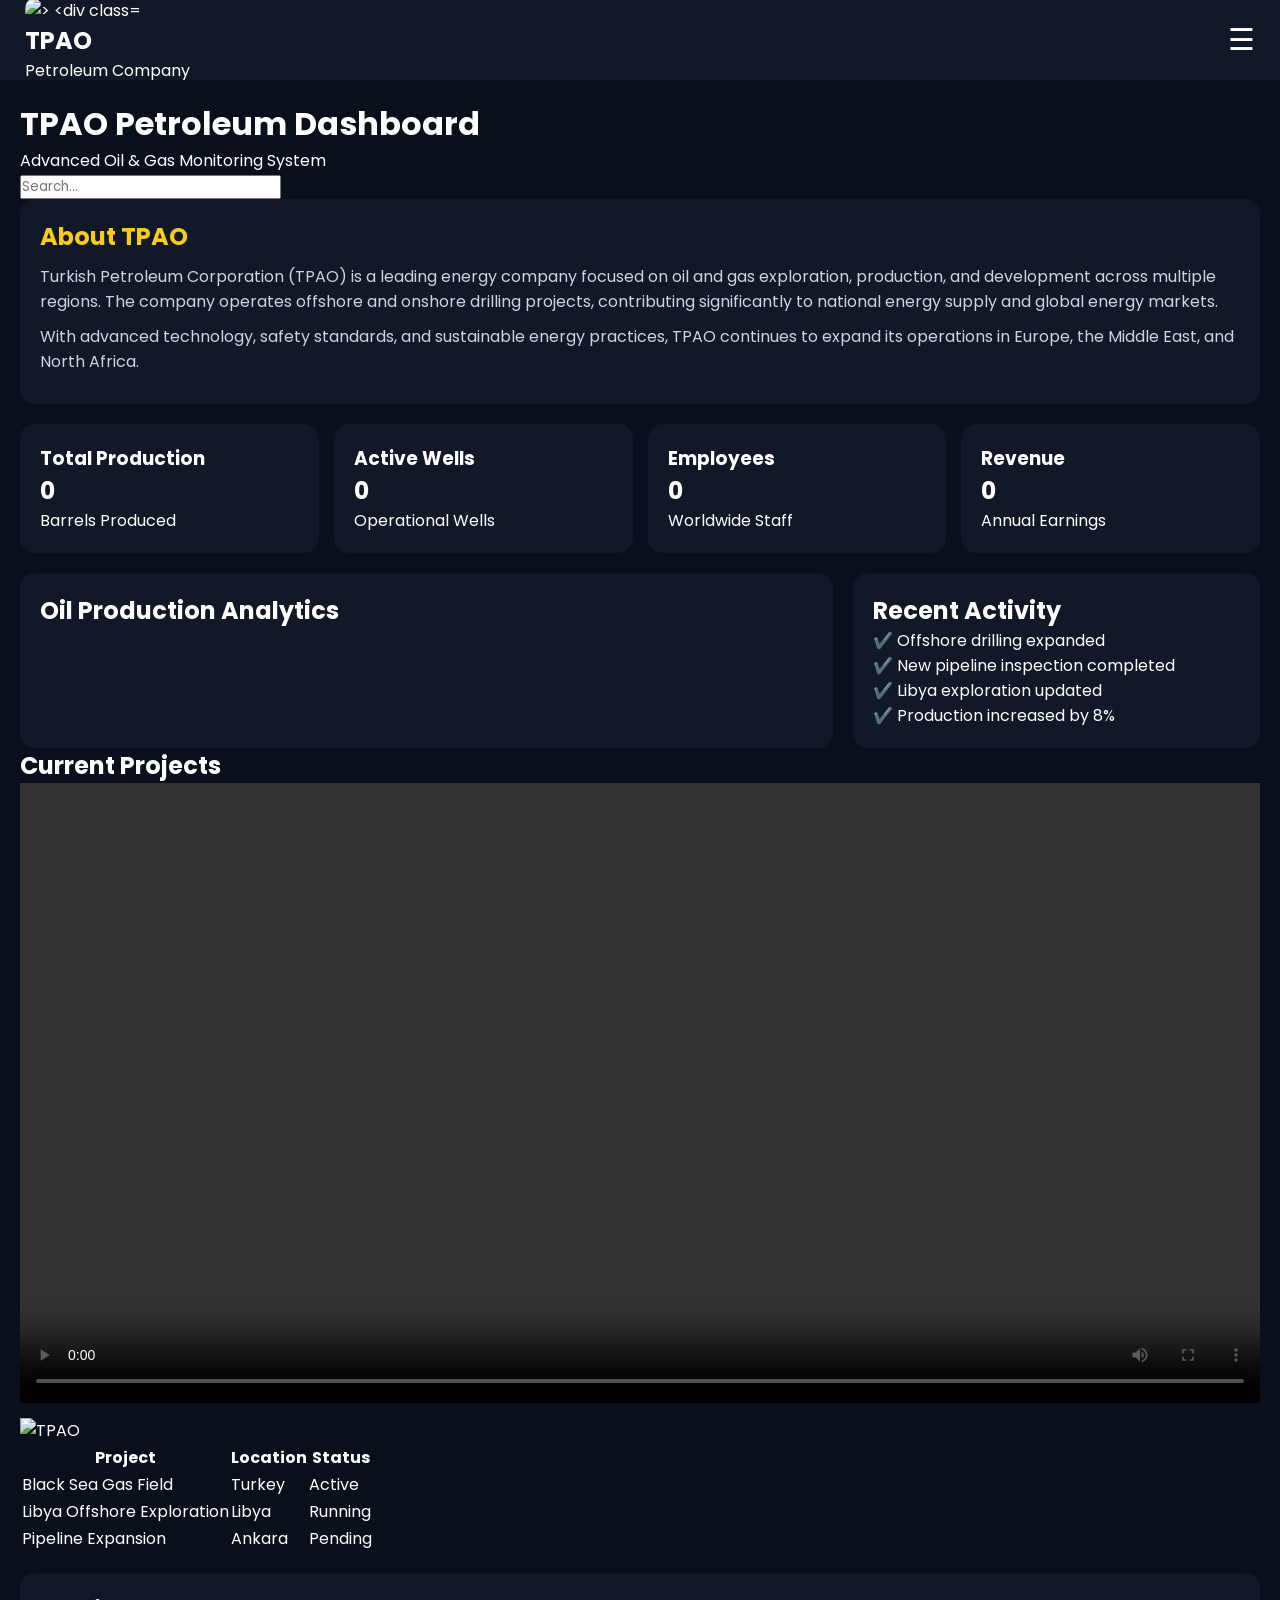
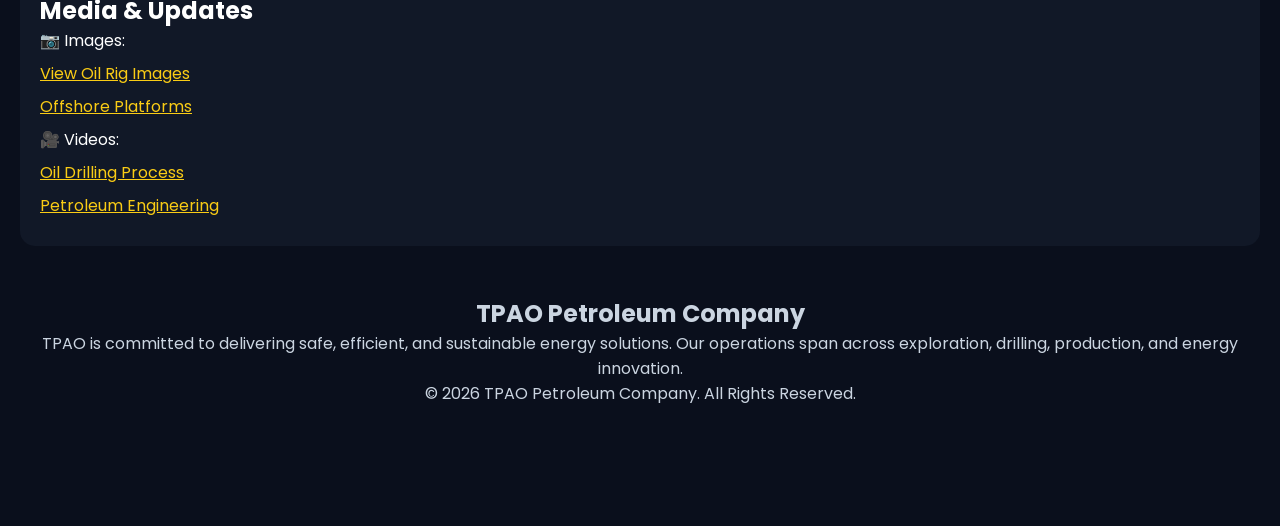
==== index.html @ 6900ef4b "Update logo image source in index.html Replaced logo image source with a local file." ====
<!DOCTYPE html>
<html lang="en">
<head>
<meta charset="UTF-8">
<meta name="viewport" content="width=device-width, initial-scale=1.0">
<title>TPAO Petroleum Dashboard</title>

<link rel="stylesheet" href="index.css">
<link href="https://fonts.googleapis.com/css2?family=Poppins:wght@300;400;500;600;700&display=swap" rel="stylesheet">
</head>

<body>

<!-- HEADER -->
<header class="top-header">

    <div class="header-left">
        <img src="logo.png"
        class="header-logo" alt=">

        <div class="company-text">
            <h2>TPAO</h2>
            <p>Petroleum Company</p>
        </div>
    </div>

    <div class="menu-btn" id="menuBtn">☰</div>
</header>

<!-- SIDEBAR -->
<div class="sidebar" id="sidebar">
    <div class="menu">
        <a href="#">🏠 Home</a>
        <a href="#">⛽ Production</a>
        <a href="#">🛢️ Oil Fields</a>
        <a href="#">🌍 Exploration</a>
        <a href="#">📊 Analytics</a>
        <a href="#">👷 Employees</a>
        <a href="#">⚙️ Settings</a>
    </div>
</div>

<!-- MAIN -->
<div class="main">

    <!-- HEADER -->
    <div class="dashboard-header">
        <div>
            <h1>TPAO Petroleum Dashboard</h1>
            <p class="dashboard-subtitle">
                Advanced Oil & Gas Monitoring System
            </p>
        </div>

        <input type="text" class="search" placeholder="Search...">
    </div>

    <!-- COMPANY DESCRIPTION -->
    <div class="company-description">
        <h2>About TPAO</h2>
        <p>
            Turkish Petroleum Corporation (TPAO) is a leading energy company focused on oil and gas exploration,
            production, and development across multiple regions. The company operates offshore and onshore drilling
            projects, contributing significantly to national energy supply and global energy markets.
        </p>

        <p>
            With advanced technology, safety standards, and sustainable energy practices, TPAO continues to expand
            its operations in Europe, the Middle East, and North Africa.
        </p>
    </div>

    <!-- CARDS -->
    <div class="cards">
        <div class="card"><h3>Total Production</h3><h2 id="production">0</h2><p>Barrels Produced</p></div>
        <div class="card"><h3>Active Wells</h3><h2 id="wells">0</h2><p>Operational Wells</p></div>
        <div class="card"><h3>Employees</h3><h2 id="employees">0</h2><p>Worldwide Staff</p></div>
        <div class="card"><h3>Revenue</h3><h2 id="revenue">0</h2><p>Annual Earnings</p></div>
    </div>

    <!-- ANALYTICS -->
    <div class="analytics">

        <div class="chart-box">
            <h2>Oil Production Analytics</h2>

            <div class="chart">
                <div class="bar bar1"></div>
                <div class="bar bar2"></div>
                <div class="bar bar3"></div>
                <div class="bar bar4"></div>
                <div class="bar bar5"></div>
            </div>
        </div>

        <div class="activity-box">
            <h2>Recent Activity</h2>
            <p>✔️ Offshore drilling expanded</p>
            <p>✔️ New pipeline inspection completed</p>
            <p>✔️ Libya exploration updated</p>
            <p>✔️ Production increased by 8%</p>
        </div>

    </div>

    <!-- PROJECTS -->
    <div class="projects">
        <h2>Current Projects</h2>

        <table class="project-table">
            <tr><th>Project</th><th>Location</th><th>Status</th></tr>

            <tr>
                <td>Black Sea Gas Field</td>
                <td>Turkey</td>
                <td><span class="active">Active</span></td>
            </tr>

            <section class="media-showcase">

    <video controls preload="metadata">
        <source src="videos/tpao-video.mp4" type="video/mp4">
    </video>

    <img loading="lazy" src="images/tpao-image.jpg" alt="TPAO">

            </section>

            <tr>
                <td>Libya Offshore Exploration</td>
                <td>Libya</td>
                <td><span class="running">Running</span></td>
            </tr>

            <tr>
                <td>Pipeline Expansion</td>
                <td>Ankara</td>
                <td><span class="pending">Pending</span></td>
            </tr>
        </table>
    </div>

    <!-- IMAGE + VIDEO LINKS (NO CARDS) -->
    <div class="media-section">

        <h2>Media & Updates</h2>

        <div class="media-links">

            <p>📷 Images:</p>
            <a href="https://www.google.com/search?q=oil+rig+images" target="_blank">View Oil Rig Images</a>
            <a href="https://www.google.com/search?q=offshore+platform" target="_blank">Offshore Platforms</a>

            <p>🎥 Videos:</p>
            <a href="https://www.youtube.com/results?search_query=oil+drilling+process" target="_blank">Oil Drilling Process</a>
            <a href="https://www.youtube.com/results?search_query=petroleum+engineering" target="_blank">Petroleum Engineering</a>

        </div>
    </div>

    <!-- FOOTER (CLEAN - NO CARDS) -->
    <footer class="footer">

        <h2>TPAO Petroleum Company</h2>

        <p>
            TPAO is committed to delivering safe, efficient, and sustainable energy solutions.
            Our operations span across exploration, drilling, production, and energy innovation.
        </p>

        <p class="copyright">
            © 2026 TPAO Petroleum Company. All Rights Reserved.
        </p>

    </footer>

</div>

<script src="index.js"></script>

</body>
    </html>
---- index.css ----
*{
margin:0;
padding:0;
box-sizing:border-box;
font-family:'Poppins',sans-serif;
}

body{
background:#0a0f1c;
color:white;
overflow-x:hidden;
min-height:100vh;
}

/* HEADER */
.top-header{
position:fixed;
top:0;
left:0;
width:100%;
height:80px;
background:#111827;
display:flex;
justify-content:space-between;
align-items:center;
padding:0 25px;
z-index:1000;
}

.header-logo{
width:50px;
border-radius:10px;
}

.company-text h2{color:#facc15}

/* MENU */
.menu-btn{font-size:30px;cursor:pointer}

/* SIDEBAR */
.sidebar{
position:fixed;
top:80px;
right:20px;
width:220px;
background:#111827;
padding:15px;
border-radius:15px;
opacity:0;
visibility:hidden;
transform:translateY(-10px);
transition:0.3s;
}

.sidebar.active{
opacity:1;
visibility:visible;
transform:translateY(0);
}

.menu a{
display:block;
padding:12px;
color:#cbd5e1;
text-decoration:none;
}

.menu a:hover{
background:#1e293b;
color:#facc15;
}

.media-showcase{
width:100%;
display:flex;
flex-direction:column;
gap:15px;
}

.media-showcase video,
.media-showcase img{
width:100%;
height:auto;
display:block;
object-fit:cover;
}

/* MAIN */
.main{
padding:100px 20px;
}

/* DESCRIPTION */
.company-description{
background:#111827;
padding:20px;
border-radius:15px;
margin-bottom:20px;
}

.company-description h2{
color:#facc15;
margin-bottom:10px;
}

.company-description p{
color:#cbd5e1;
margin-bottom:10px;
}

/* CARDS */
.cards{
display:grid;
grid-template-columns:repeat(auto-fit,minmax(200px,1fr));
gap:15px;
margin:20px 0;
}

.card{
background:#111827;
padding:20px;
border-radius:15px;
}

/* ANALYTICS */
.analytics{
display:grid;
grid-template-columns:2fr 1fr;
gap:20px;
}

.chart-box,.activity-box{
background:#111827;
padding:20px;
border-radius:15px;
}

/* MEDIA SECTION */
.media-section{
margin-top:20px;
background:#111827;
padding:20px;
border-radius:15px;
}

.media-links a{
display:block;
color:#facc15;
margin:8px 0;
}

/* FOOTER CLEAN */
.footer{
margin-top:30px;
text-align:center;
padding:20px;
color:#cbd5e1;
}

/* RESPONSIVE */
@media(max-width:768px){
.analytics{grid-template-columns:1fr;}
}
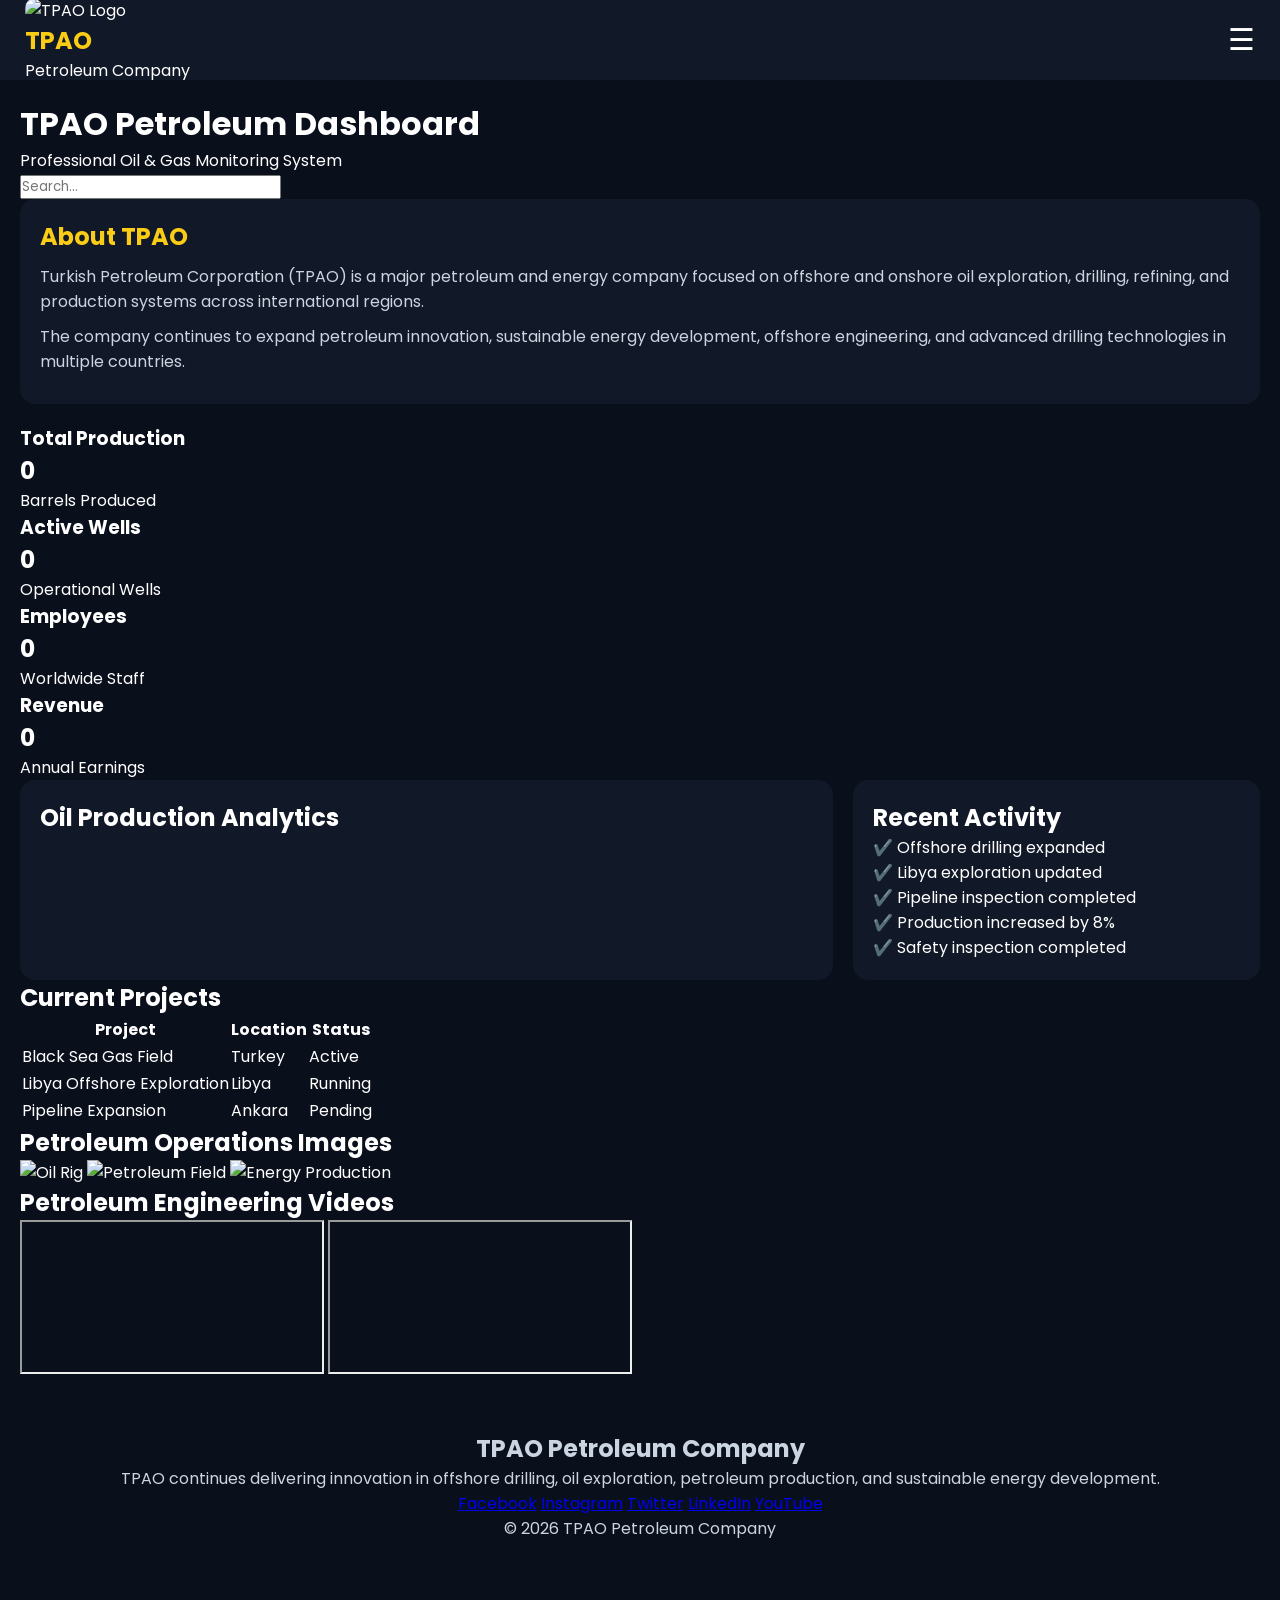
==== commit 51a61704: "Revise index.html for content and structure improvements Updated company description, header, and fo" ====
--- a/index.html
+++ b/index.html
@@ -1,35 +1,51 @@
 <!DOCTYPE html>
 <html lang="en">
+
 <head>
+
 <meta charset="UTF-8">
 <meta name="viewport" content="width=device-width, initial-scale=1.0">
+
 <title>TPAO Petroleum Dashboard</title>
 
 <link rel="stylesheet" href="index.css">
+
 <link href="https://fonts.googleapis.com/css2?family=Poppins:wght@300;400;500;600;700&display=swap" rel="stylesheet">
+
 </head>
 
 <body>
 
 <!-- HEADER -->
+
 <header class="top-header">
 
     <div class="header-left">
-        <img src="logo.png"
-        class="header-logo" alt=">
+
+        <img
+        src="https://upload.wikimedia.org/wikipedia/commons/4/4e/T%C3%BCrkiye_Petrolleri_logo.svg"
+        class="header-logo"
+        alt="TPAO Logo">
 
         <div class="company-text">
             <h2>TPAO</h2>
             <p>Petroleum Company</p>
         </div>
-    </div>
-
-    <div class="menu-btn" id="menuBtn">☰</div>
+
+    </div>
+
+    <div class="menu-btn" id="menuBtn">
+        ☰
+    </div>
+
 </header>
 
 <!-- SIDEBAR -->
+
 <div class="sidebar" id="sidebar">
+
     <div class="menu">
+
         <a href="#">🏠 Home</a>
         <a href="#">⛽ Production</a>
         <a href="#">🛢️ Oil Fields</a>
@@ -37,139 +53,226 @@
         <a href="#">📊 Analytics</a>
         <a href="#">👷 Employees</a>
         <a href="#">⚙️ Settings</a>
-    </div>
+
+    </div>
+
 </div>
 
 <!-- MAIN -->
+
 <div class="main">
 
-    <!-- HEADER -->
+    <!-- DASHBOARD HEADER -->
+
     <div class="dashboard-header">
+
         <div>
+
             <h1>TPAO Petroleum Dashboard</h1>
+
             <p class="dashboard-subtitle">
-                Advanced Oil & Gas Monitoring System
+                Professional Oil & Gas Monitoring System
             </p>
+
         </div>
 
         <input type="text" class="search" placeholder="Search...">
+
     </div>
 
     <!-- COMPANY DESCRIPTION -->
-    <div class="company-description">
+
+    <section class="company-description">
+
         <h2>About TPAO</h2>
+
         <p>
-            Turkish Petroleum Corporation (TPAO) is a leading energy company focused on oil and gas exploration,
-            production, and development across multiple regions. The company operates offshore and onshore drilling
-            projects, contributing significantly to national energy supply and global energy markets.
+            Turkish Petroleum Corporation (TPAO) is a major petroleum and energy company focused on offshore and onshore oil exploration, drilling, refining, and production systems across international regions.
         </p>
 
         <p>
-            With advanced technology, safety standards, and sustainable energy practices, TPAO continues to expand
-            its operations in Europe, the Middle East, and North Africa.
-        </p>
-    </div>
-
-    <!-- CARDS -->
-    <div class="cards">
-        <div class="card"><h3>Total Production</h3><h2 id="production">0</h2><p>Barrels Produced</p></div>
-        <div class="card"><h3>Active Wells</h3><h2 id="wells">0</h2><p>Operational Wells</p></div>
-        <div class="card"><h3>Employees</h3><h2 id="employees">0</h2><p>Worldwide Staff</p></div>
-        <div class="card"><h3>Revenue</h3><h2 id="revenue">0</h2><p>Annual Earnings</p></div>
-    </div>
+            The company continues to expand petroleum innovation, sustainable energy development, offshore engineering, and advanced drilling technologies in multiple countries.
+        </p>
+
+    </section>
+
+    <!-- STATS -->
+
+    <section class="stats-section">
+
+        <div class="stat-box">
+            <h3>Total Production</h3>
+            <h2 id="production">0</h2>
+            <p>Barrels Produced</p>
+        </div>
+
+        <div class="stat-box">
+            <h3>Active Wells</h3>
+            <h2 id="wells">0</h2>
+            <p>Operational Wells</p>
+        </div>
+
+        <div class="stat-box">
+            <h3>Employees</h3>
+            <h2 id="employees">0</h2>
+            <p>Worldwide Staff</p>
+        </div>
+
+        <div class="stat-box">
+            <h3>Revenue</h3>
+            <h2 id="revenue">0</h2>
+            <p>Annual Earnings</p>
+        </div>
+
+    </section>
 
     <!-- ANALYTICS -->
-    <div class="analytics">
+
+    <section class="analytics">
 
         <div class="chart-box">
+
             <h2>Oil Production Analytics</h2>
 
             <div class="chart">
+
                 <div class="bar bar1"></div>
                 <div class="bar bar2"></div>
                 <div class="bar bar3"></div>
                 <div class="bar bar4"></div>
                 <div class="bar bar5"></div>
+
             </div>
+
         </div>
 
         <div class="activity-box">
+
             <h2>Recent Activity</h2>
+
             <p>✔️ Offshore drilling expanded</p>
-            <p>✔️ New pipeline inspection completed</p>
             <p>✔️ Libya exploration updated</p>
+            <p>✔️ Pipeline inspection completed</p>
             <p>✔️ Production increased by 8%</p>
-        </div>
-
-    </div>
+            <p>✔️ Safety inspection completed</p>
+
+        </div>
+
+    </section>
 
     <!-- PROJECTS -->
-    <div class="projects">
+
+    <section class="projects">
+
         <h2>Current Projects</h2>
 
-        <table class="project-table">
-            <tr><th>Project</th><th>Location</th><th>Status</th></tr>
-
-            <tr>
-                <td>Black Sea Gas Field</td>
-                <td>Turkey</td>
-                <td><span class="active">Active</span></td>
-            </tr>
-
-            <section class="media-showcase">
-
-    <video controls preload="metadata">
-        <source src="videos/tpao-video.mp4" type="video/mp4">
-    </video>
-
-    <img loading="lazy" src="images/tpao-image.jpg" alt="TPAO">
-
-            </section>
-
-            <tr>
-                <td>Libya Offshore Exploration</td>
-                <td>Libya</td>
-                <td><span class="running">Running</span></td>
-            </tr>
-
-            <tr>
-                <td>Pipeline Expansion</td>
-                <td>Ankara</td>
-                <td><span class="pending">Pending</span></td>
-            </tr>
-        </table>
-    </div>
-
-    <!-- IMAGE + VIDEO LINKS (NO CARDS) -->
-    <div class="media-section">
-
-        <h2>Media & Updates</h2>
-
-        <div class="media-links">
-
-            <p>📷 Images:</p>
-            <a href="https://www.google.com/search?q=oil+rig+images" target="_blank">View Oil Rig Images</a>
-            <a href="https://www.google.com/search?q=offshore+platform" target="_blank">Offshore Platforms</a>
-
-            <p>🎥 Videos:</p>
-            <a href="https://www.youtube.com/results?search_query=oil+drilling+process" target="_blank">Oil Drilling Process</a>
-            <a href="https://www.youtube.com/results?search_query=petroleum+engineering" target="_blank">Petroleum Engineering</a>
-
-        </div>
-    </div>
-
-    <!-- FOOTER (CLEAN - NO CARDS) -->
+        <div class="table-container">
+
+            <table class="project-table">
+
+                <thead>
+
+                    <tr>
+                        <th>Project</th>
+                        <th>Location</th>
+                        <th>Status</th>
+                    </tr>
+
+                </thead>
+
+                <tbody>
+
+                    <tr>
+                        <td>Black Sea Gas Field</td>
+                        <td>Turkey</td>
+                        <td><span class="status active">Active</span></td>
+                    </tr>
+
+                    <tr>
+                        <td>Libya Offshore Exploration</td>
+                        <td>Libya</td>
+                        <td><span class="status running">Running</span></td>
+                    </tr>
+
+                    <tr>
+                        <td>Pipeline Expansion</td>
+                        <td>Ankara</td>
+                        <td><span class="status pending">Pending</span></td>
+                    </tr>
+
+                </tbody>
+
+            </table>
+
+        </div>
+
+    </section>
+
+    <!-- IMAGE SECTION -->
+
+    <section class="media-display">
+
+        <h2>Petroleum Operations Images</h2>
+
+        <div class="image-gallery">
+
+            <img src="https://images.unsplash.com/photo-1513828583688-c52646db42da?q=80&w=1200&auto=format&fit=crop" alt="Oil Rig">
+
+            <img src="https://images.unsplash.com/photo-1473448912268-2022ce9509d8?q=80&w=1200&auto=format&fit=crop" alt="Petroleum Field">
+
+            <img src="https://images.unsplash.com/photo-1509395176047-4a66953fd231?q=80&w=1200&auto=format&fit=crop" alt="Energy Production">
+
+        </div>
+
+    </section>
+
+    <!-- VIDEO SECTION -->
+
+    <section class="video-section">
+
+        <h2>Petroleum Engineering Videos</h2>
+
+        <div class="video-container">
+
+            <iframe
+            src="https://www.youtube.com/embed/Zk11vI-7czE"
+            title="Petroleum Video"
+            allowfullscreen>
+            </iframe>
+
+            <iframe
+            src="https://www.youtube.com/embed/KM8m4jDqtmQ"
+            title="Offshore Drilling"
+            allowfullscreen>
+            </iframe>
+
+        </div>
+
+    </section>
+
+    <!-- FOOTER -->
+
     <footer class="footer">
 
         <h2>TPAO Petroleum Company</h2>
 
         <p>
-            TPAO is committed to delivering safe, efficient, and sustainable energy solutions.
-            Our operations span across exploration, drilling, production, and energy innovation.
-        </p>
+            TPAO continues delivering innovation in offshore drilling,
+            oil exploration, petroleum production, and sustainable energy development.
+        </p>
+
+        <div class="social-links">
+
+            <a href="#">Facebook</a>
+            <a href="#">Instagram</a>
+            <a href="#">Twitter</a>
+            <a href="#">LinkedIn</a>
+            <a href="#">YouTube</a>
+
+        </div>
 
         <p class="copyright">
-            © 2026 TPAO Petroleum Company. All Rights Reserved.
+            © 2026 TPAO Petroleum Company
         </p>
 
     </footer>
@@ -179,4 +282,4 @@
 <script src="index.js"></script>
 
 </body>
-    </html>
+</html>
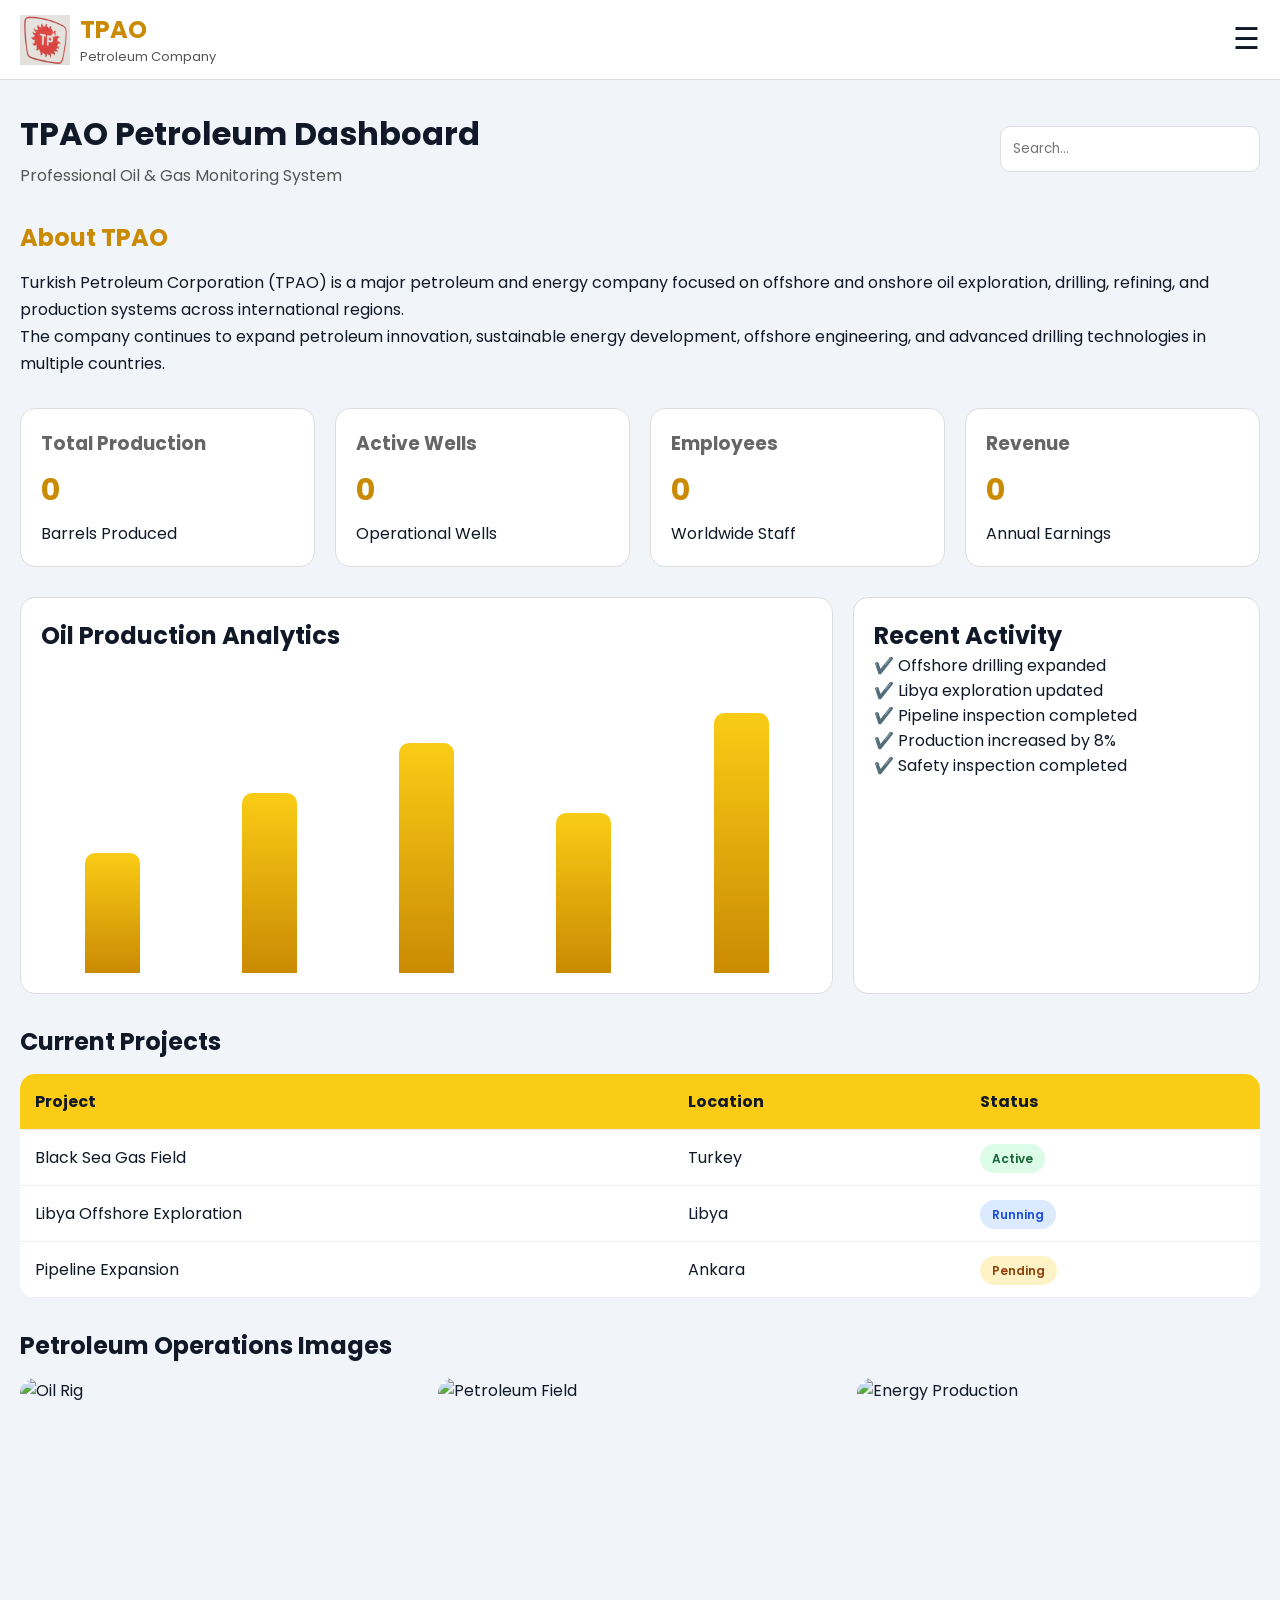
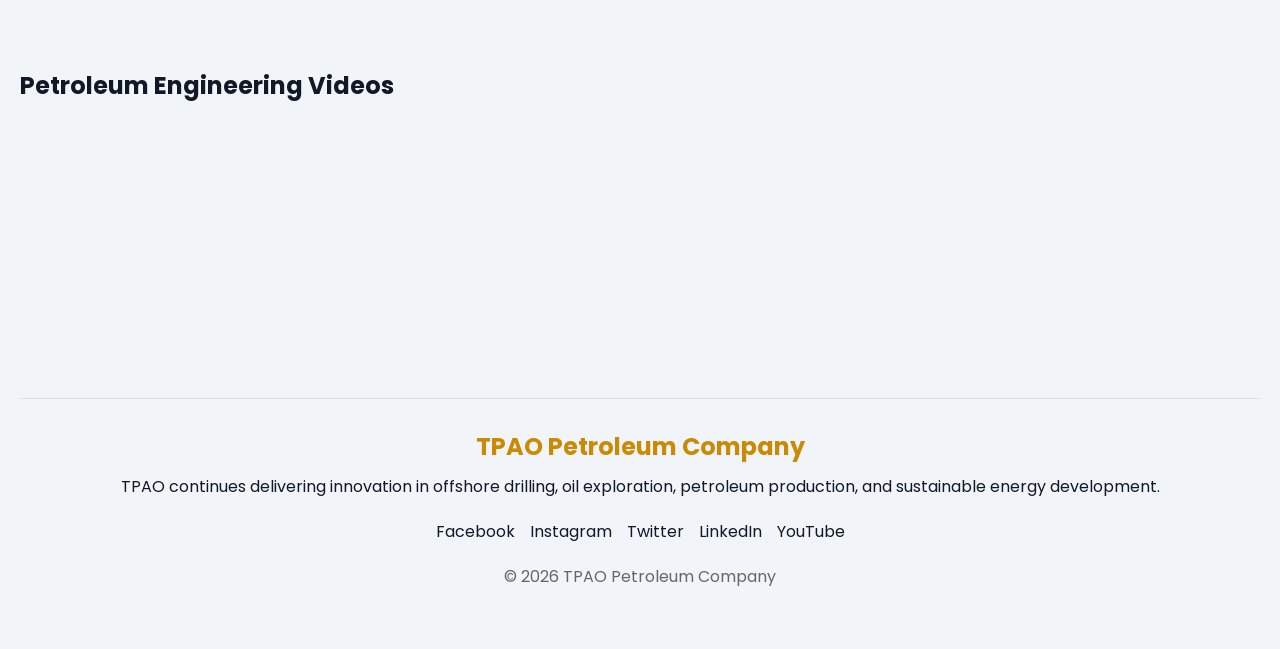
==== commit 0adc197f: "Fix logo image source path in index.html" ====
--- a/index.html
+++ b/index.html
@@ -23,7 +23,7 @@
     <div class="header-left">
 
         <img
-        src="https://upload.wikimedia.org/wikipedia/commons/4/4e/T%C3%BCrkiye_Petrolleri_logo.svg"
+        src="images/logo.png"
         class="header-logo"
         alt="TPAO Logo">
 
--- a/index.css
+++ b/index.css
@@ -6,50 +6,69 @@
 }
 
 body{
-background:#0a0f1c;
-color:white;
+background:#f1f5f9;
+color:#111827;
 overflow-x:hidden;
-min-height:100vh;
 }
 
 /* HEADER */
+
 .top-header{
 position:fixed;
 top:0;
 left:0;
 width:100%;
 height:80px;
-background:#111827;
+background:white;
 display:flex;
 justify-content:space-between;
 align-items:center;
-padding:0 25px;
+padding:0 20px;
 z-index:1000;
+border-bottom:1px solid #ddd;
+}
+
+.header-left{
+display:flex;
+align-items:center;
+gap:10px;
 }
 
 .header-logo{
 width:50px;
-border-radius:10px;
-}
-
-.company-text h2{color:#facc15}
-
-/* MENU */
-.menu-btn{font-size:30px;cursor:pointer}
+height:50px;
+}
+
+.company-text h2{
+color:#ca8a04;
+}
+
+.company-text p{
+font-size:13px;
+color:#555;
+}
+
+.menu-btn{
+font-size:30px;
+cursor:pointer;
+}
 
 /* SIDEBAR */
+
 .sidebar{
 position:fixed;
 top:80px;
 right:20px;
 width:220px;
-background:#111827;
+background:white;
+border-radius:15px;
 padding:15px;
-border-radius:15px;
+box-shadow:0 10px 30px rgba(0,0,0,0.1);
 opacity:0;
 visibility:hidden;
 transform:translateY(-10px);
 transition:0.3s;
+z-index:1000;
 }
 
 .sidebar.active{
@@ -58,106 +77,281 @@
 transform:translateY(0);
 }
 
+.menu{
+display:flex;
+flex-direction:column;
+gap:10px;
+}
+
 .menu a{
-display:block;
+text-decoration:none;
 padding:12px;
-color:#cbd5e1;
-text-decoration:none;
+color:#111827;
+border-radius:10px;
+transition:0.3s;
 }
 
 .menu a:hover{
-background:#1e293b;
-color:#facc15;
-}
-
-.media-showcase{
-width:100%;
-display:flex;
-flex-direction:column;
-gap:15px;
-}
-
-.media-showcase video,
-.media-showcase img{
-width:100%;
-height:auto;
-display:block;
-object-fit:cover;
+background:#facc15;
 }
 
 /* MAIN */
+
 .main{
-padding:100px 20px;
+padding:110px 20px 30px;
+}
+
+.dashboard-header{
+display:flex;
+justify-content:space-between;
+align-items:center;
+flex-wrap:wrap;
+gap:20px;
+margin-bottom:30px;
+}
+
+.dashboard-subtitle{
+color:#555;
+margin-top:5px;
+}
+
+.search{
+padding:12px;
+width:260px;
+max-width:100%;
+border:1px solid #ddd;
+border-radius:10px;
+outline:none;
 }
 
 /* DESCRIPTION */
+
 .company-description{
-background:#111827;
+margin-bottom:30px;
+line-height:1.7;
+}
+
+.company-description h2{
+margin-bottom:10px;
+color:#ca8a04;
+}
+
+/* STATS */
+
+.stats-section{
+display:grid;
+grid-template-columns:repeat(auto-fit,minmax(220px,1fr));
+gap:20px;
+margin-bottom:30px;
+}
+
+.stat-box{
 padding:20px;
-border-radius:15px;
-margin-bottom:20px;
-}
-
-.company-description h2{
-color:#facc15;
+background:white;
+border-radius:15px;
+border:1px solid #ddd;
+}
+
+.stat-box h3{
+color:#666;
 margin-bottom:10px;
 }
 
-.company-description p{
-color:#cbd5e1;
-margin-bottom:10px;
-}
-
-/* CARDS */
-.cards{
-display:grid;
-grid-template-columns:repeat(auto-fit,minmax(200px,1fr));
-gap:15px;
-margin:20px 0;
-}
-
-.card{
-background:#111827;
-padding:20px;
-border-radius:15px;
+.stat-box h2{
+font-size:30px;
+color:#ca8a04;
+margin-bottom:8px;
 }
 
 /* ANALYTICS */
+
 .analytics{
 display:grid;
 grid-template-columns:2fr 1fr;
 gap:20px;
-}
-
-.chart-box,.activity-box{
-background:#111827;
+margin-bottom:30px;
+}
+
+.chart-box,
+.activity-box{
+background:white;
 padding:20px;
 border-radius:15px;
-}
-
-/* MEDIA SECTION */
-.media-section{
+border:1px solid #ddd;
+}
+
+/* CHART */
+
+.chart{
+height:300px;
+display:flex;
+align-items:flex-end;
+justify-content:space-around;
+gap:15px;
 margin-top:20px;
-background:#111827;
-padding:20px;
-border-radius:15px;
-}
-
-.media-links a{
-display:block;
-color:#facc15;
-margin:8px 0;
-}
-
-/* FOOTER CLEAN */
+}
+
+.bar{
+width:55px;
+background:linear-gradient(to top,#ca8a04,#facc15);
+border-radius:10px 10px 0 0;
+animation:grow 2s ease;
+}
+
+.bar1{height:120px;}
+.bar2{height:180px;}
+.bar3{height:230px;}
+.bar4{height:160px;}
+.bar5{height:260px;}
+
+@keyframes grow{
+from{height:0;}
+}
+
+/* PROJECTS */
+
+.projects{
+margin-bottom:30px;
+}
+
+.projects h2{
+margin-bottom:15px;
+}
+
+.project-table{
+width:100%;
+border-collapse:collapse;
+background:white;
+border-radius:15px;
+overflow:hidden;
+}
+
+.project-table th,
+.project-table td{
+padding:15px;
+border-bottom:1px solid #eee;
+text-align:left;
+}
+
+.project-table th{
+background:#facc15;
+}
+
+.status{
+padding:6px 12px;
+border-radius:30px;
+font-size:12px;
+font-weight:600;
+}
+
+.active{
+background:#dcfce7;
+color:#166534;
+}
+
+.running{
+background:#dbeafe;
+color:#1d4ed8;
+}
+
+.pending{
+background:#fef3c7;
+color:#92400e;
+}
+
+/* IMAGE SECTION */
+
+.media-display{
+margin-bottom:30px;
+}
+
+.image-gallery{
+display:grid;
+grid-template-columns:repeat(auto-fit,minmax(250px,1fr));
+gap:15px;
+margin-top:15px;
+}
+
+.image-gallery img{
+width:100%;
+height:260px;
+object-fit:cover;
+border-radius:15px;
+}
+
+/* VIDEO */
+
+.video-section{
+margin-bottom:30px;
+}
+
+.video-container{
+display:grid;
+grid-template-columns:repeat(auto-fit,minmax(300px,1fr));
+gap:20px;
+margin-top:15px;
+}
+
+.video-container iframe{
+width:100%;
+height:250px;
+border:none;
+border-radius:15px;
+}
+
+/* FOOTER */
+
 .footer{
-margin-top:30px;
 text-align:center;
-padding:20px;
-color:#cbd5e1;
+padding:30px 20px;
+border-top:1px solid #ddd;
+}
+
+.footer h2{
+margin-bottom:10px;
+color:#ca8a04;
+}
+
+.social-links{
+display:flex;
+justify-content:center;
+gap:15px;
+flex-wrap:wrap;
+margin:20px 0;
+}
+
+.social-links a{
+text-decoration:none;
+color:#111827;
+}
+
+.copyright{
+color:#666;
 }
 
 /* RESPONSIVE */
-@media(max-width:768px){
-.analytics{grid-template-columns:1fr;}
-}
+
+@media(max-width:900px){
+
+.analytics{
+grid-template-columns:1fr;
+}
+
+}
+
+@media(max-width:600px){
+
+.dashboard-header{
+flex-direction:column;
+align-items:flex-start;
+}
+
+.chart{
+height:220px;
+}
+
+.bar{
+width:35px;
+}
+
+  }
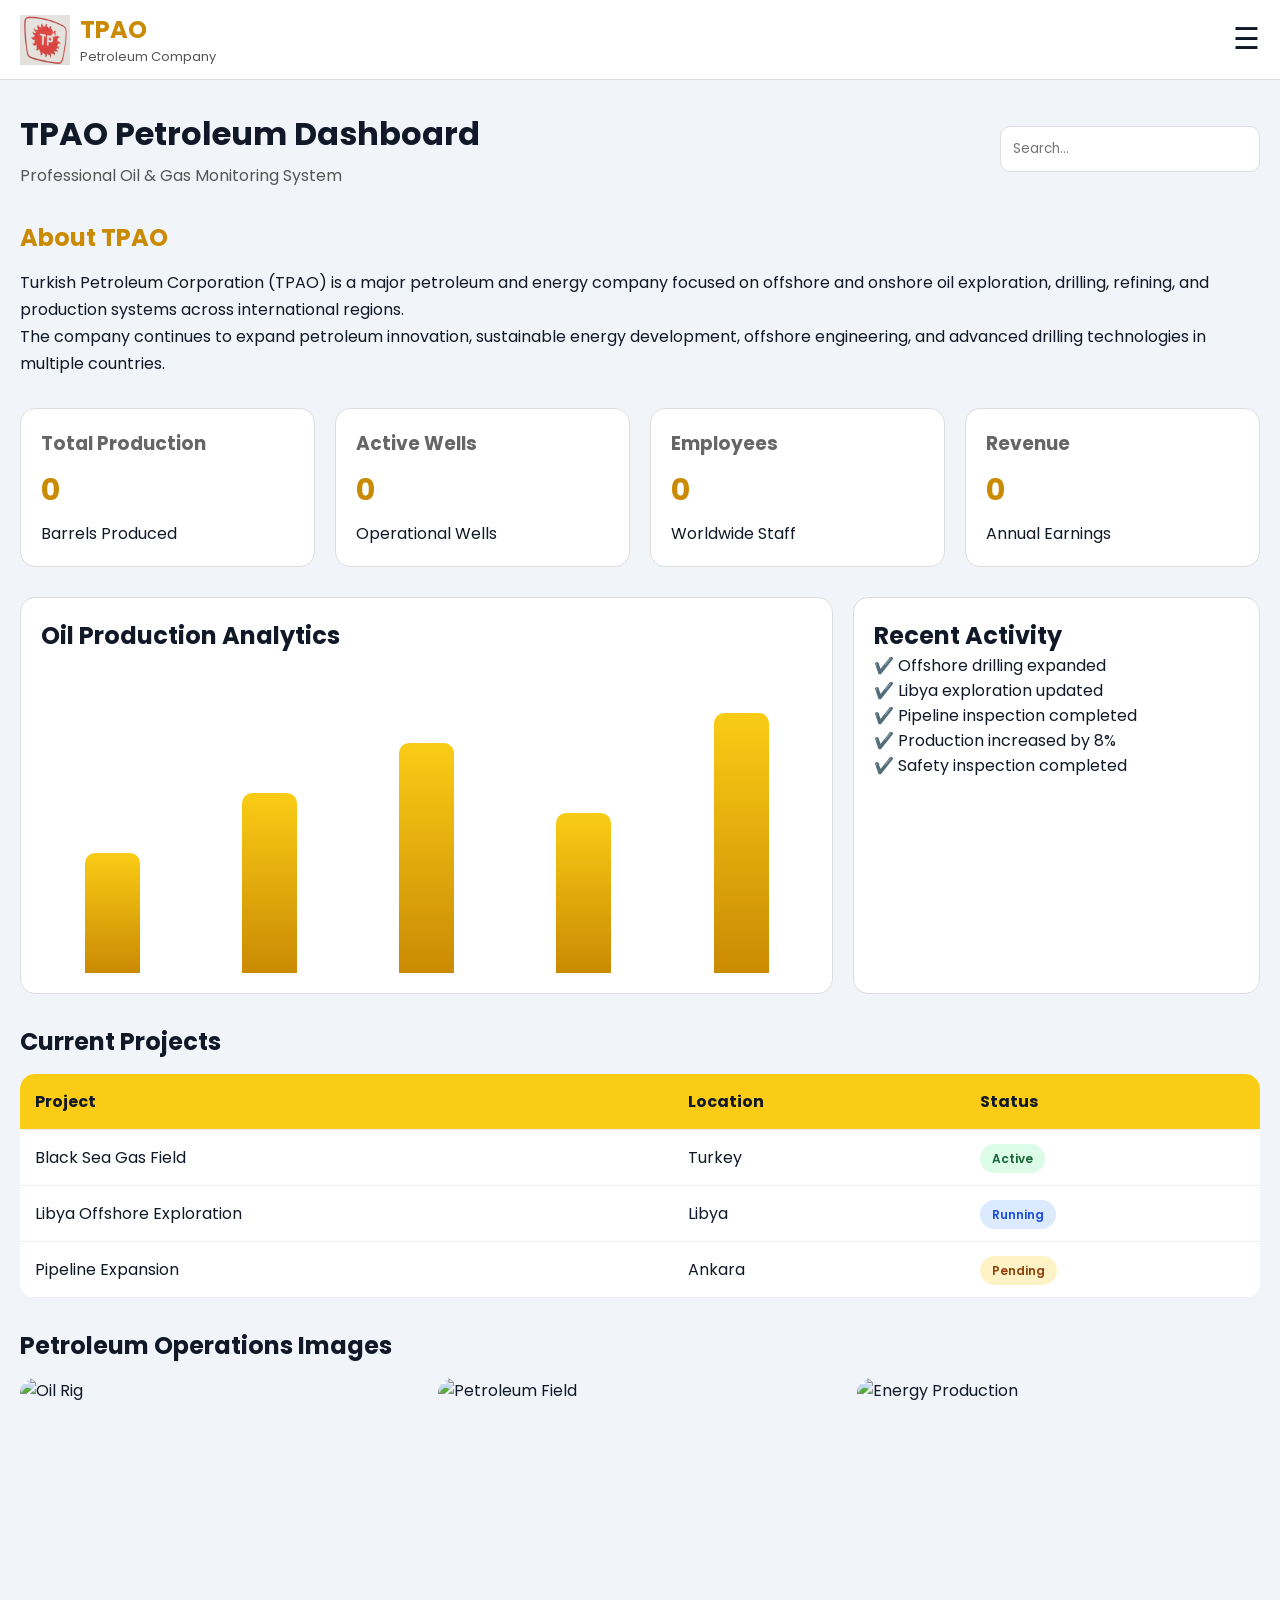
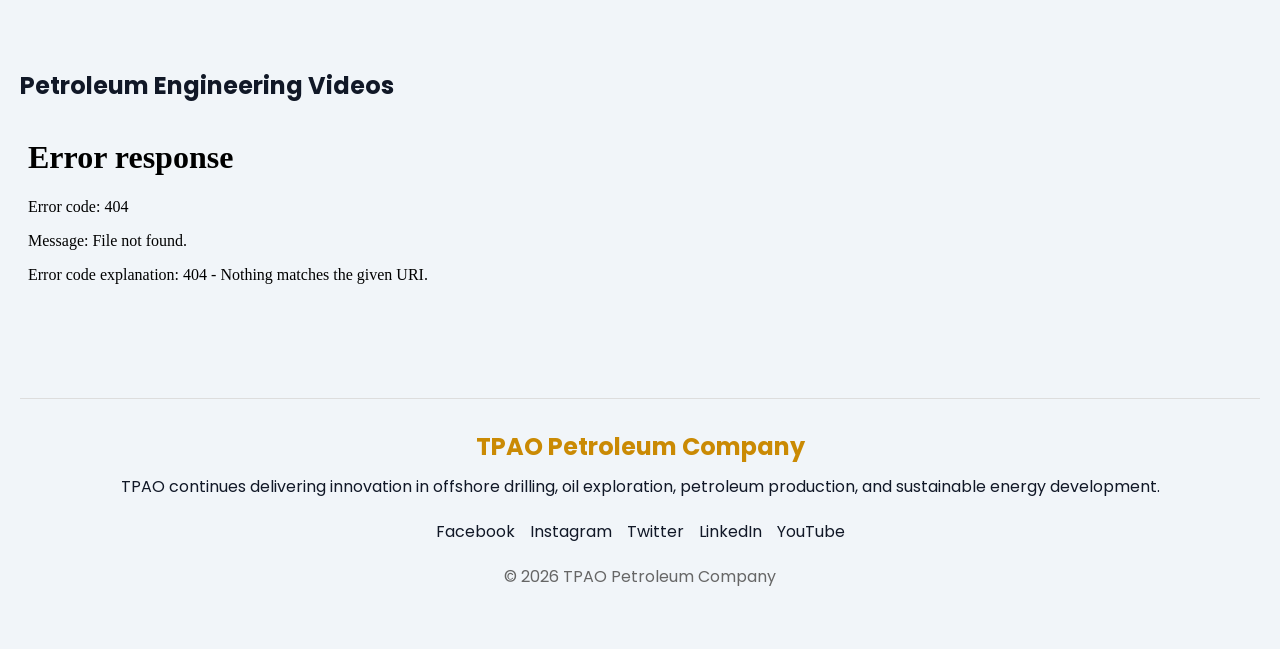
==== commit 2c94620b: "Update video source in index.html" ====
--- a/index.html
+++ b/index.html
@@ -46,13 +46,19 @@
 
     <div class="menu">
 
-        <a href="#">🏠 Home</a>
-        <a href="#">⛽ Production</a>
+        <a href="#">🏠 contact us</a>
+        <a href="#">⚙️ about us</a>
+        <a href="#">⚙️ available job's</a>
+        <a href="#">⚙️ partnership</a>
+        <a href="#">⛽ revenue</a>
         <a href="#">🛢️ Oil Fields</a>
         <a href="#">🌍 Exploration</a>
         <a href="#">📊 Analytics</a>
+        <a href="#">⚙️ senior officials</a>
         <a href="#">👷 Employees</a>
         <a href="#">⚙️ Settings</a>
+        <a href="#">⚙️ shares</a>
+        <a href="#">⚙️ investment</a>
 
     </div>
 
@@ -235,7 +241,7 @@
         <div class="video-container">
 
             <iframe
-            src="https://www.youtube.com/embed/Zk11vI-7czE"
+            src="videos/TRT-Afrika_20260520_2.mp4"
             title="Petroleum Video"
             allowfullscreen>
             </iframe>
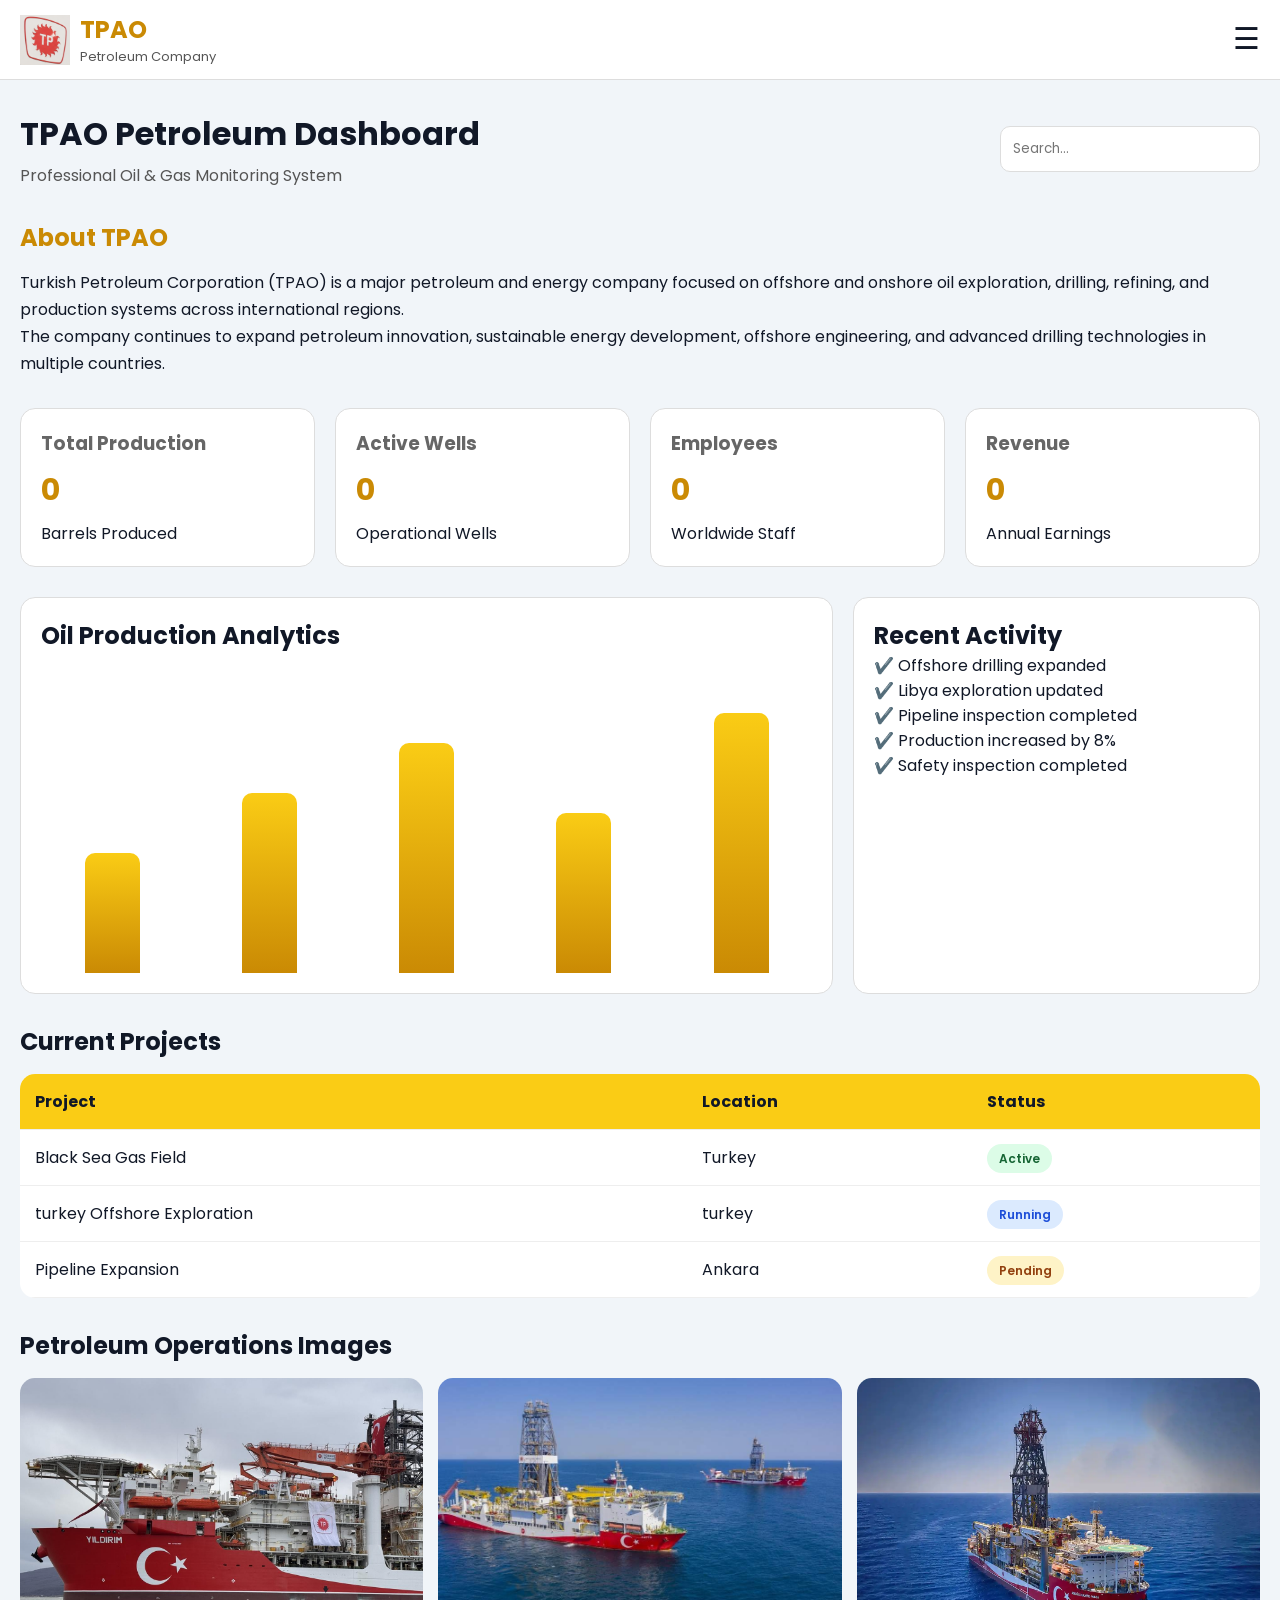
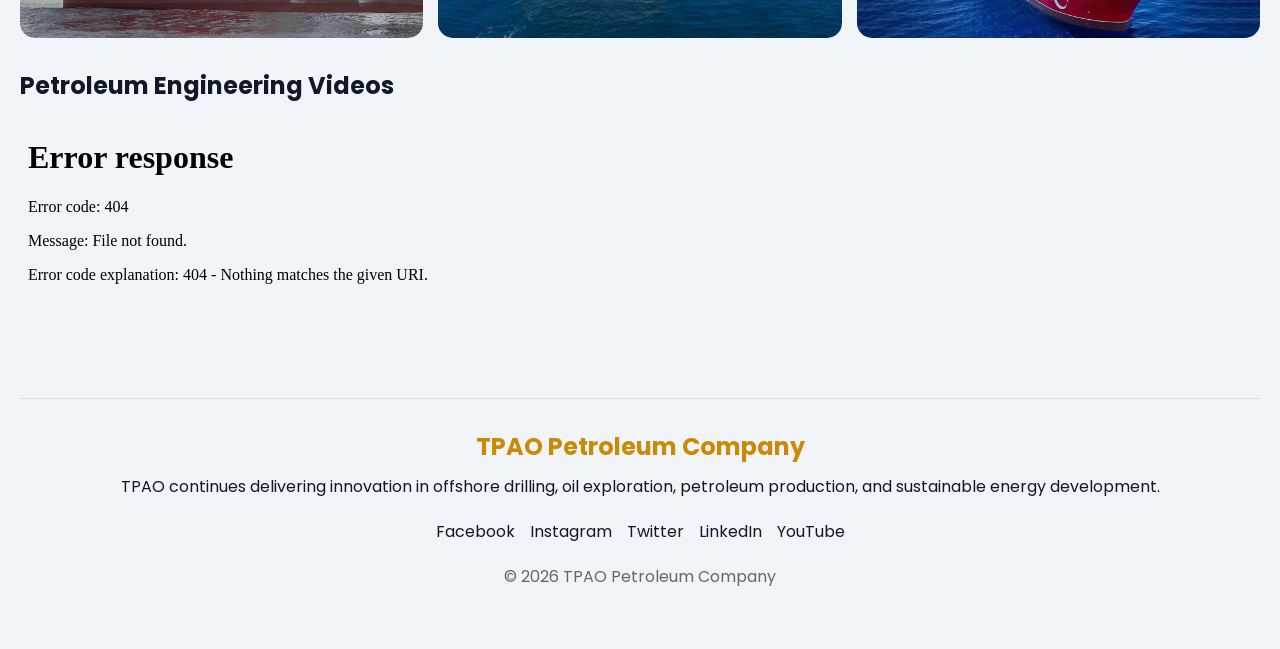
==== commit 79a865e9: "Update index.html" ====
--- a/index.html
+++ b/index.html
@@ -46,19 +46,17 @@
 
     <div class="menu">
 
-        <a href="#">🏠 contact us</a>
-        <a href="#">⚙️ about us</a>
-        <a href="#">⚙️ available job's</a>
-        <a href="#">⚙️ partnership</a>
-        <a href="#">⛽ revenue</a>
-        <a href="#">🛢️ Oil Fields</a>
-        <a href="#">🌍 Exploration</a>
-        <a href="#">📊 Analytics</a>
-        <a href="#">⚙️ senior officials</a>
-        <a href="#">👷 Employees</a>
-        <a href="#">⚙️ Settings</a>
-        <a href="#">⚙️ shares</a>
-        <a href="#">⚙️ investment</a>
+        <a href="contact.html">contact us</a>
+        <a href="about.html">about us</a>
+        <a href="job.html">available job's</a>
+        <a href="partnership.html">partnership</a>
+        <a href="revenue.html">revenue</a>
+        <a href="oilfield.html"> Oil Fields</a>
+        <a href="exploration.html">Exploration</a>
+        <a href="analytics.html">Analytics</a>
+        <a href="official.html">senior officials</a>
+        <a href="employee.html">Employees</a>
+        <a href="shares.html">shares & investment</a>
 
     </div>
 
@@ -195,8 +193,8 @@
                     </tr>
 
                     <tr>
-                        <td>Libya Offshore Exploration</td>
-                        <td>Libya</td>
+                        <td>turkey Offshore Exploration</td>
+                        <td>turkey</td>
                         <td><span class="status running">Running</span></td>
                     </tr>
 
@@ -222,11 +220,11 @@
 
         <div class="image-gallery">
 
-            <img src="https://images.unsplash.com/photo-1513828583688-c52646db42da?q=80&w=1200&auto=format&fit=crop" alt="Oil Rig">
-
-            <img src="https://images.unsplash.com/photo-1473448912268-2022ce9509d8?q=80&w=1200&auto=format&fit=crop" alt="Petroleum Field">
-
-            <img src="https://images.unsplash.com/photo-1509395176047-4a66953fd231?q=80&w=1200&auto=format&fit=crop" alt="Energy Production">
+            <img src="images/pic2.jpg" alt="Oil Rig">
+
+            <img src="images/pic3.jpg" alt="Petroleum Field">
+
+            <img src="images/pic4.webp" alt="Energy Production">
 
         </div>
 
